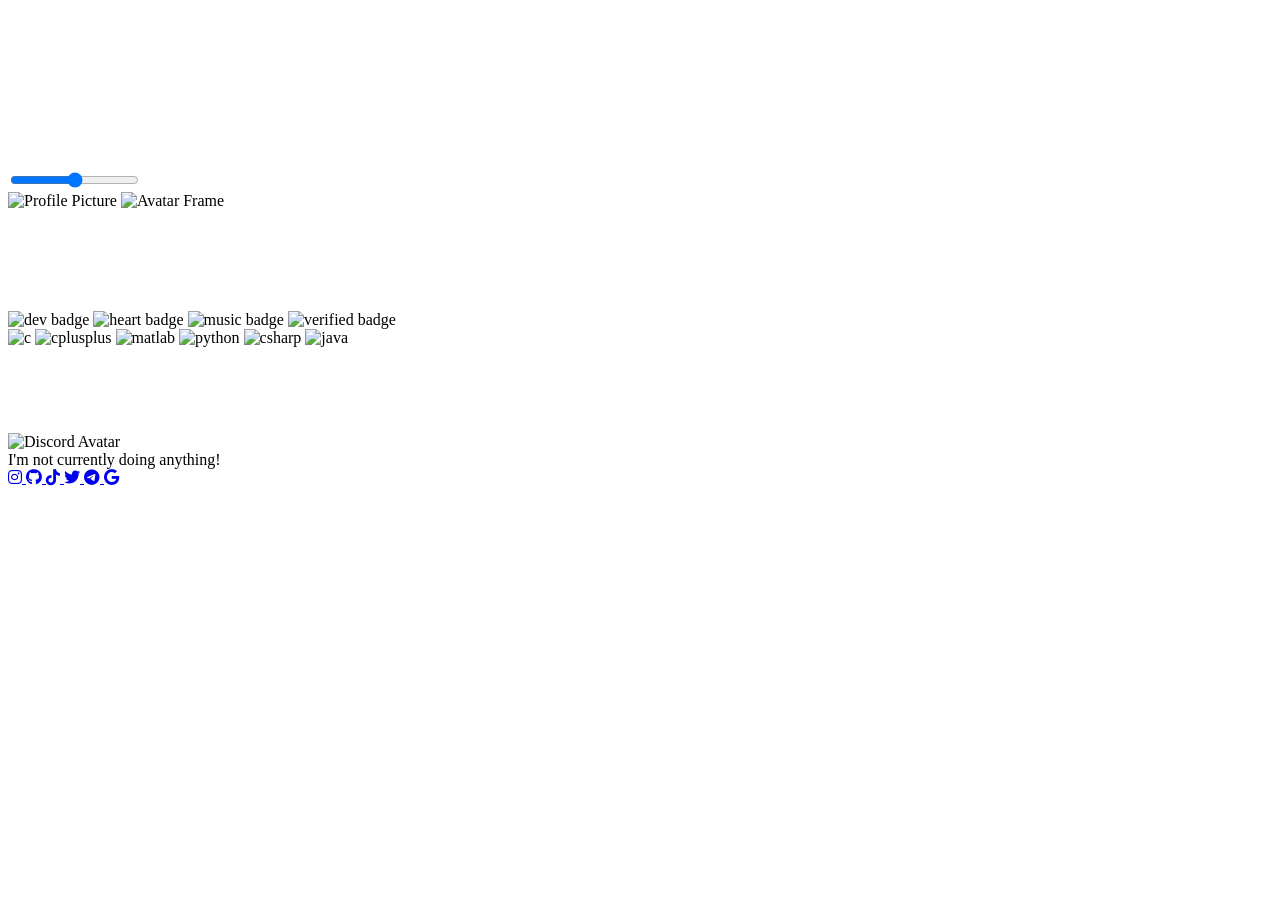
==== index.html @ 88407035 "Update index.html" ====
<!DOCTYPE html>
<html lang="en">
<head>
  <link href="https://fonts.googleapis.com/css2?family=Comic+Neue&display=swap" rel="stylesheet">
  <meta charset="UTF-8">
  <meta name="viewport" content="width=device-width, initial-scale=1.0, maximum-scale=1.0, user-scalable=no">
  <title></title>
  <link rel="stylesheet" type="text/css" href="styles.css"> 
  <link rel="stylesheet" href="https://cdnjs.cloudflare.com/ajax/libs/font-awesome/6.5.0/css/all.min.css"/>
  <link rel="icon" type="image/x-icon" href="./assets/favico/default.ico">
  <link rel="preconnect" href="https://fonts.googleapis.com">
  <link rel="preconnect" href="https://fonts.gstatic.com" crossorigin>
  <link href="https://fonts.googleapis.com/css2?family=Inter:wght@300;400;600;700&display=swap" rel="stylesheet">
  <script src="https://cdn.jsdelivr.net/npm/vanilla-tilt@1.7.2/dist/vanilla-tilt.min.js"></script>
  <link rel="stylesheet" href="./assets/css/tilt-effect.css">
</head>


  <div id="terminal">
    <div id="terminal-header">
      <div id="terminal-buttons">

        <div class="terminal-button" id="close-button"></div>
        <div class="terminal-button" id="minimize-button"></div>
        <div class="terminal-button" id="maximize-button"></div>
      </div>
    </div>
    <div id="terminal-content">
      <p id="terminal-text"></p>
    </div>
  </div>

  <div id="video-background">
    <video autoplay muted loop id="myVideo">
      <source src="./assets/back/default.mp4" type="video/mp4">
      Your browser does not support HTML5 video.
    </video>

    <div id="audio-background">
      <div id="music-controls">
        <input type="range" id="volume-slider" min="0" max="100" value="50">
        <div id="progress-container">
          <div id="progress-bar"></div>
        </div>
      </div>
    </div>

    </div>
    <div id="video-overlay"></div>
    <div id="blurred-box" class="tilt-element">
      <img id="profile-picture" src="./assets/pfp/default.png" alt="Profile Picture">
      <img id="avatar-frame" src="" alt="Avatar Frame">
      <p id="username-container" style="color: white; font-weight: bold; font-size: 32px;">
        <span id="username">Deadlonely</span>
        <span id="typing-cursor">|</span>
      </p>
      <div class="badges-container">
        <img src="./assets/badge/developer.png" alt="dev badge">
        <img src="./assets/badge/love.png" alt="heart badge">
        <img src="./assets/badge/music.png" alt="music badge">
        <img src="./assets/badge/verified.png" alt="verified badge">
      </div>
      <div class="lang-container">
        <img src="./assets/logo/c.png" alt="c">
        <img src="./assets/logo/cplusplus.png" alt="cplusplus">
        <img src="./assets/logo/matlab.png" alt="matlab">
        <img src="./assets/logo/python.png" alt="python">
        <img src="./assets/logo/csharp.png" alt="csharp">
        <img src="./assets/logo/java.png" alt="java">
      </div>

      <div class="user-description">
        <p id="user-description" style="color: white;">
          Hi everyone, I’m Deadlonely <br>I have a deep interest in exploring Internet of Things<br>I’m eager to connect with others and keep learning from new experiences
        </p>
      </div>

      <div class="discord-widget">
        <div class="discord-content">
          <div class="discord-icon">
            <img id="discord-avatar" src="" alt="Discord Avatar" draggable="false" loading="lazy">
          </div>
          <div class="discord-meta">
            <b id="discord-username"></b>
            <div>
              <span id="discord-status-dot"></span>
              <span id="discord-status-text"></span>
            </div>
          </div>
        </div>
        <div class="discord-activity">
          <div id="discord-activity-info">
            <div id="discord-album-art"></div>
            <div class="discord-activity-content">
              <div id="discord-activity-name"></div>
              <div id="discord-activity-details"></div>
              <div id="discord-activity-state"></div>
            </div>
          </div>
          <div id="discord-no-activity">I'm not currently doing anything!</div>
        </div>
      </div>

      <div class="links"> 
        <a href="https://www.instagram.com/hdeniskha" target="_blank">
          <i class="fa-brands fa-instagram"></i>
        </a>
        <a href="https://github.com/deadlonely" target="_blank">
          <i class="fa-brands fa-github"></i>
        </a> 
        <a href="https://www.tiktok.com/@hdeniskha" target="_blank">
          <i class="fa-brands fa-tiktok"></i>
        </a> 
        <a href="https://x.com/deadlonelyy" target="_blank">
          <i class="fa-brands fa-twitter"></i>
        </a>
        <a href="https://t.me/ddeadlonely" target="_blank">
          <i class="fa-brands fa-telegram"></i>
        </a>
        <a href="mailto:kosmoszodiak@gmail.com" target="_blank">
          <i class="fa-brands fa-google mail"></i>
        </a>
      </div>

      <!-- Contact form removed -->
    </div>
  </div>
  
  <script src="./assets/js/lanyard.js"></script>
  <script src="./assets/js/discord.js"></script>
  <script src="./assets/js/script.js"></script>
  <script src="./assets/js/title.js"></script>
  <script src="./assets/js/username-animation.js"></script>
  <script src="./assets/js/tilt-effect.js"></script>
  <script src="./assets/js/audio-visualizer.js"></script>
  <script src="./assets/js/neko.js"></script>
  <script src="./assets/js/neko-init.js"></script>
  <script src="./assets/js/music.js"></script>
</body>
</html>
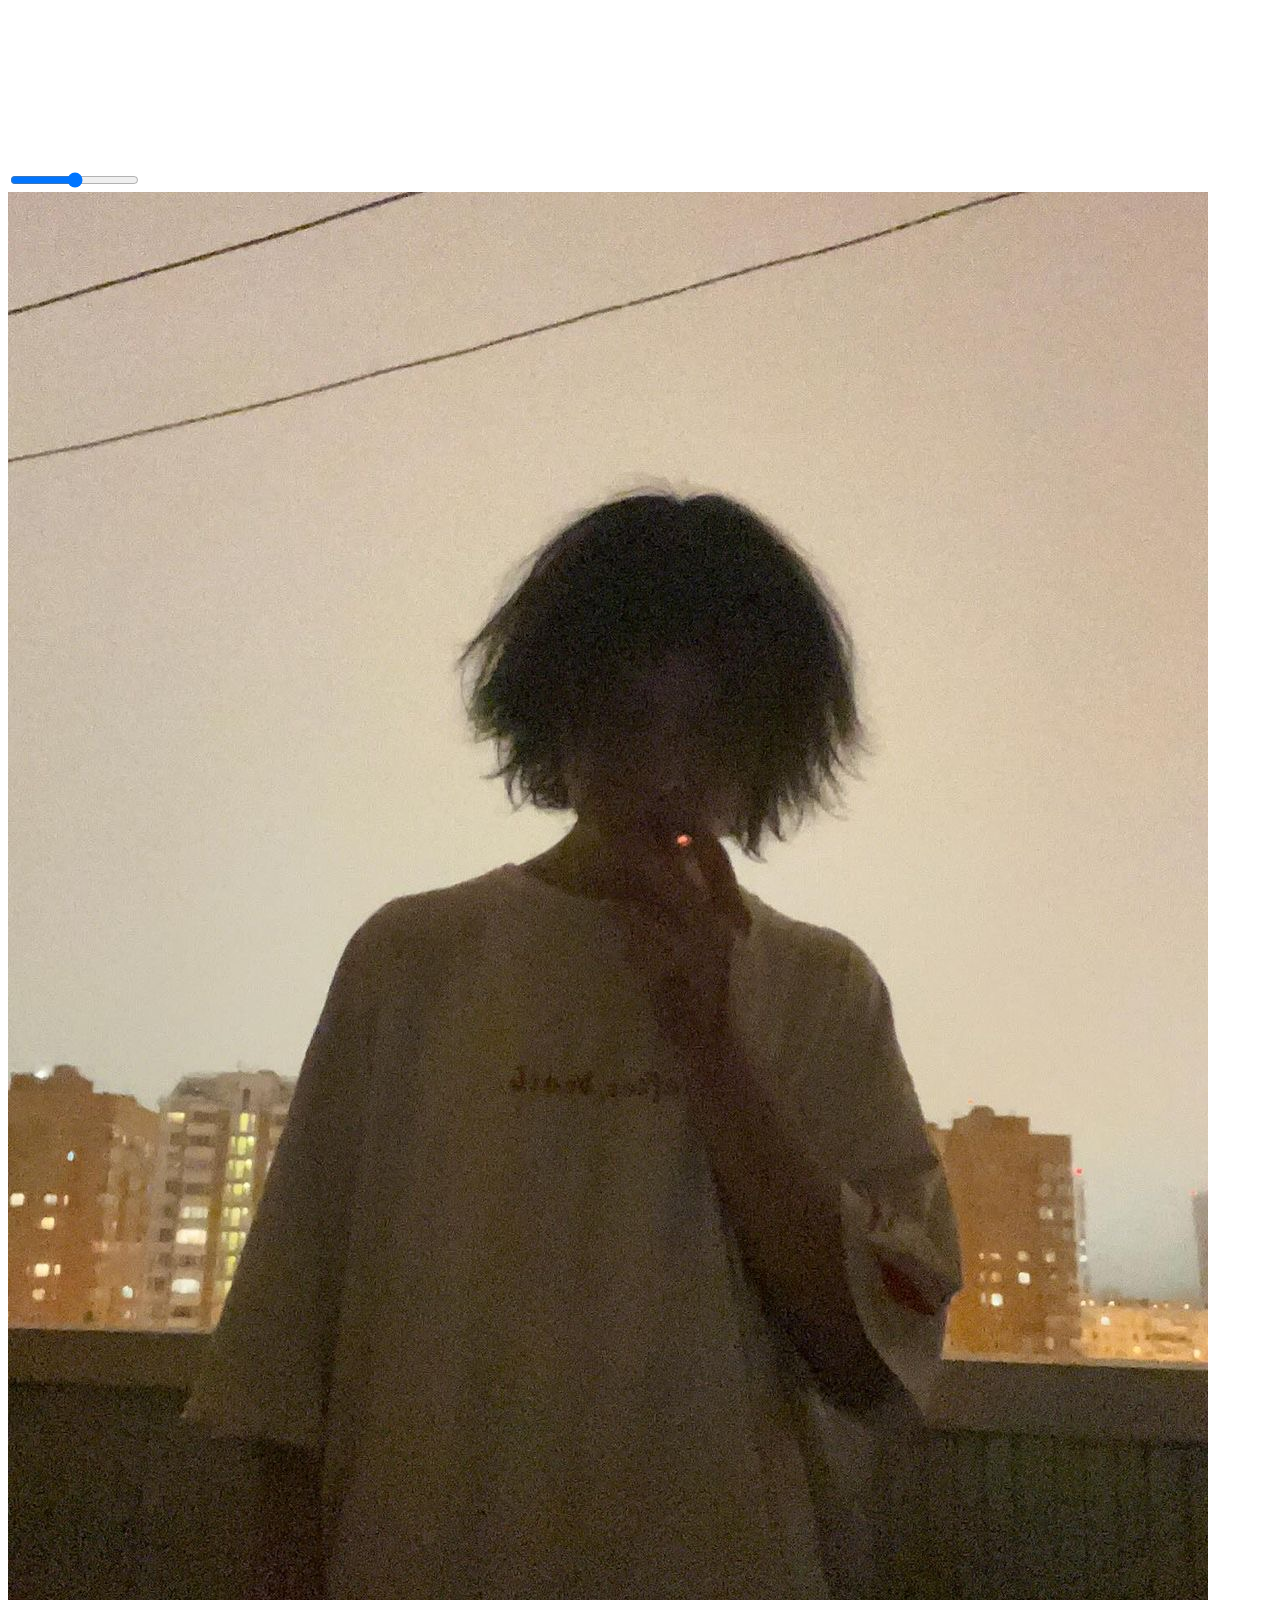
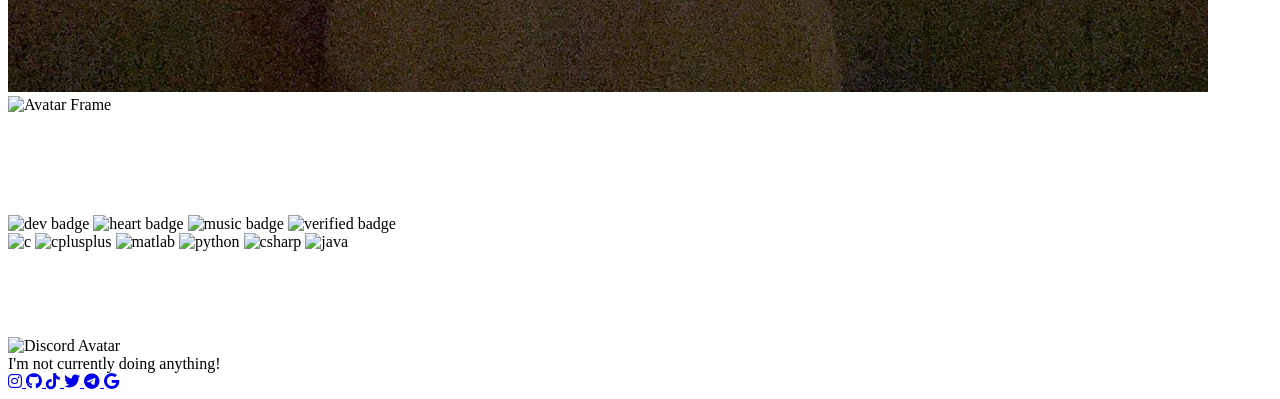
==== commit e4a9816f: "Update index.html" ====
--- a/index.html
+++ b/index.html
@@ -51,7 +51,7 @@
       <img id="profile-picture" src="./assets/pfp/default.png" alt="Profile Picture">
       <img id="avatar-frame" src="" alt="Avatar Frame">
       <p id="username-container" style="color: white; font-weight: bold; font-size: 32px;">
-        <span id="username">Deadlonely</span>
+        <span id="username">KernelDev</span>
         <span id="typing-cursor">|</span>
       </p>
       <div class="badges-container">
@@ -71,7 +71,7 @@
 
       <div class="user-description">
         <p id="user-description" style="color: white;">
-          Hi everyone, I’m Deadlonely <br>I have a deep interest in exploring Internet of Things<br>I’m eager to connect with others and keep learning from new experiences
+          Hi everyone, I’m KernelDev <br>I have a deep interest in exploring Internet of Things<br>I’m eager to connect with others and keep learning from new experiences
         </p>
       </div>
 
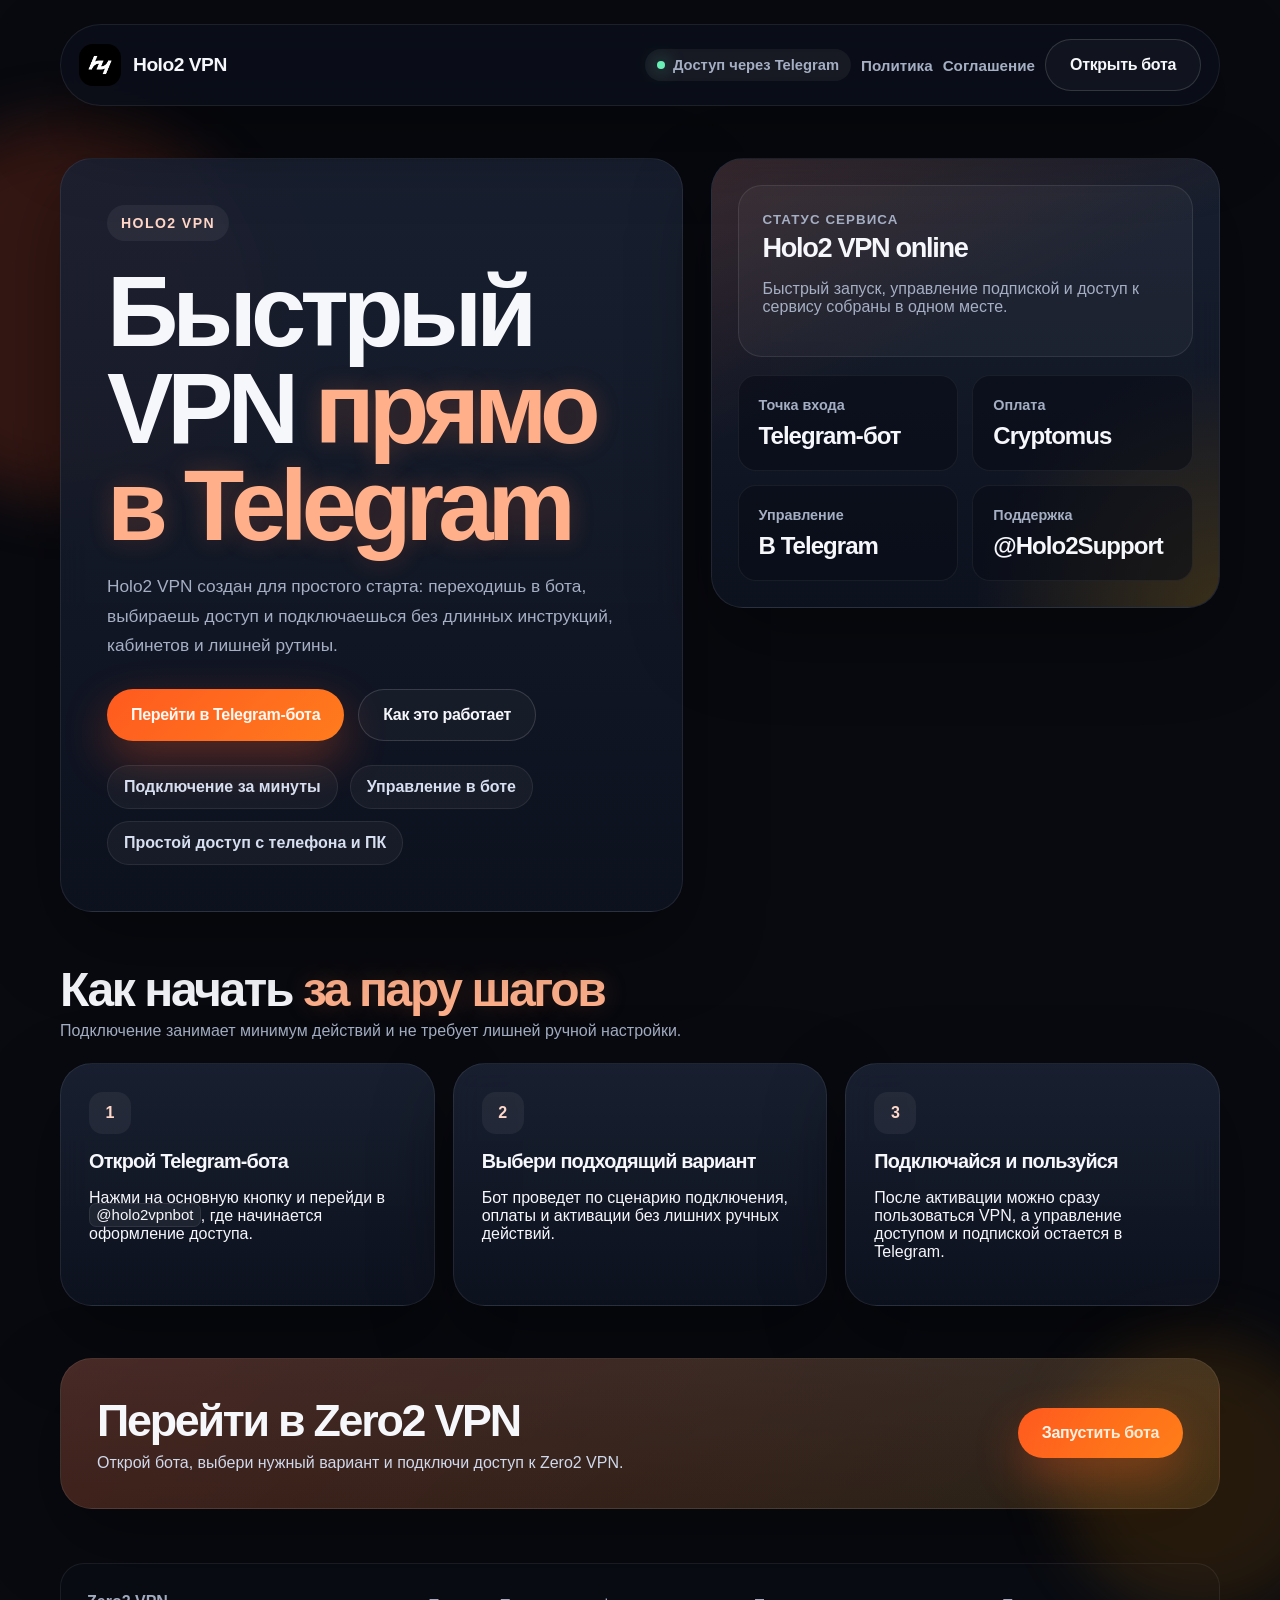
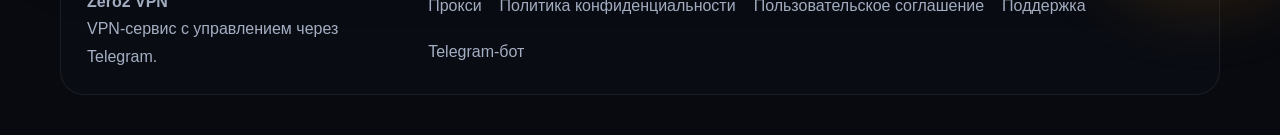
==== commit 2878b049: "update all" ====
--- a/index.html
+++ b/index.html
@@ -1,140 +1,200 @@
-<!DOCTYPE html>
-<html lang="en">
-<head>
-  <link href="https://fonts.googleapis.com/css2?family=Comic+Neue&display=swap" rel="stylesheet">
-  <meta charset="UTF-8">
-  <meta name="viewport" content="width=device-width, initial-scale=1.0, maximum-scale=1.0, user-scalable=no">
-  <title></title>
-  <link rel="stylesheet" type="text/css" href="styles.css"> 
-  <link rel="stylesheet" href="https://cdnjs.cloudflare.com/ajax/libs/font-awesome/6.5.0/css/all.min.css"/>
-  <link rel="icon" type="image/x-icon" href="./assets/favico/default.ico">
-  <link rel="preconnect" href="https://fonts.googleapis.com">
-  <link rel="preconnect" href="https://fonts.gstatic.com" crossorigin>
-  <link href="https://fonts.googleapis.com/css2?family=Inter:wght@300;400;600;700&display=swap" rel="stylesheet">
-  <script src="https://cdn.jsdelivr.net/npm/vanilla-tilt@1.7.2/dist/vanilla-tilt.min.js"></script>
-  <link rel="stylesheet" href="./assets/css/tilt-effect.css">
-</head>
-
-
-  <div id="terminal">
-    <div id="terminal-header">
-      <div id="terminal-buttons">
-
-        <div class="terminal-button" id="close-button"></div>
-        <div class="terminal-button" id="minimize-button"></div>
-        <div class="terminal-button" id="maximize-button"></div>
-      </div>
+﻿<!doctype html>
+<html lang="ru">
+  <head>
+    <meta charset="UTF-8">
+    <meta name="viewport" content="width=device-width, initial-scale=1.0, viewport-fit=cover">
+    <title>Holo2 VPN</title>
+    <meta name="description" content="Holo2 VPN — быстрый доступ к VPN через Telegram-бота. Подключение за пару минут без лишних действий.">
+    <meta property="og:title" content="Holo2 VPN">
+    <meta property="og:description" content="Быстрый и удобный VPN с запуском через Telegram-бота.">
+    <meta property="og:type" content="website">
+    <link rel="preconnect" href="https://fonts.googleapis.com">
+    <link rel="preconnect" href="https://fonts.gstatic.com" crossorigin="">
+    <link href="css2?family=Manrope:wght@500;700;800&display=swap" rel="stylesheet">
+    <link rel="icon" href="logo.png">
+    <link rel="stylesheet" href="styles.css">
+  </head>
+  <body>
+    <div class="page-shell">
+      <header class="site-header">
+        <div class="container">
+          <div class="header-bar">
+            <a class="brand" href="index.htm" data-local-href="index.html" aria-label="Holo2 VPN">
+              <img src="logo.png" data-local-src="logo.png" alt="Логотип Holo2 VPN">
+              <span class="brand-name">Holo2 VPN</span>
+            </a>
+            <div class="desktop-nav">
+              <span class="brand-badge"><span class="brand-dot"></span> Доступ через Telegram</span>
+              <a class="nav-link" href="privacy.html" data-local-href="privacy.html">Политика</a>
+              <a class="nav-link" href="terms.html" data-local-href="terms.html">Соглашение</a>
+              <a class="button-secondary" href="https://t.me/holo2vpnbot" target="_blank" rel="noreferrer">
+                Открыть бота
+              </a>
+            </div>
+            <details class="menu">
+              <summary class="menu-toggle" aria-label="Открыть меню">
+                <span class="menu-icon"><span></span></span>
+              </summary>
+              <nav class="menu-panel" aria-label="Основное меню">
+                <a class="menu-link" href="index.htm" data-local-href="index.html">Главная</a>
+                <a class="menu-link" href="proxy.html" data-local-href="proxy.html">Прокси для Telegram</a>
+                <a class="menu-link" href="privacy.html" data-local-href="privacy.html">Политика конфиденциальности</a>
+                <a class="menu-link" href="terms.html" data-local-href="terms.html">Пользовательское соглашение</a>
+                <a class="button-secondary" href="https://t.me/holo2vpnbot" target="_blank" rel="noreferrer">
+                  Открыть бота
+                </a>
+              </nav>
+            </details>
+          </div>
+        </div>
+      </header>
+
+      <main>
+        <section class="hero">
+          <div class="container">
+            <div class="hero-grid">
+              <article class="panel hero-copy">
+                <span class="eyebrow">Holo2 VPN</span>
+                <h1>
+                  Быстрый VPN
+                  <span class="accent">прямо в Telegram</span>
+                </h1>
+                <p class="hero-text">
+                  Holo2 VPN создан для простого старта: переходишь в бота, выбираешь
+                  доступ и подключаешься без длинных инструкций, кабинетов и лишней
+                  рутины.
+                </p>
+                <div class="hero-actions">
+                  <a class="button" href="https://t.me/holo2vpnbot" target="_blank" rel="noreferrer">
+                    Перейти в Telegram-бота
+                  </a>
+                  <a class="button-secondary" href="#how-it-works">Как это работает</a>
+                </div>
+                <div class="hero-tags" aria-label="Преимущества">
+                  <span>Подключение за минуты</span>
+                  <span>Управление в боте</span>
+                  <span>Простой доступ с телефона и ПК</span>
+                </div>
+              </article>
+
+              <aside class="panel hero-side" aria-label="Статус сервиса">
+                <div class="status-card">
+                  <small>Статус сервиса</small>
+                  <strong>Holo2 VPN online</strong>
+                  <p class="muted">
+                    Быстрый запуск, управление подпиской и доступ к сервису собраны
+                    в одном месте.
+                  </p>
+                </div>
+                <div class="metric-grid">
+                  <div class="metric">
+                    <span class="label">Точка входа</span>
+                    <span class="value">Telegram-бот</span>
+                  </div>
+                  <div class="metric">
+                    <span class="label">Оплата</span>
+                    <span class="value">Cryptomus</span>
+                  </div>
+                  <div class="metric">
+                    <span class="label">Управление</span>
+                    <span class="value">В Telegram</span>
+                  </div>
+                  <div class="metric">
+                    <span class="label">Поддержка</span>
+                    <span class="value">@Holo2Support</span>
+                  </div>
+                </div>
+              </aside>
+            </div>
+          </div>
+        </section>
+
+        <section class="section" id="how-it-works">
+          <div class="container">
+            <div class="section-head">
+              <div>
+                <h2 class="section-title">
+                  Как начать <span class="accent">за пару шагов</span>
+                </h2>
+                <p class="lead">
+                  Подключение занимает минимум действий и не требует лишней ручной настройки.
+                </p>
+              </div>
+            </div>
+            <div class="steps-grid">
+              <article class="panel step-card">
+                <span class="step-index">1</span>
+                <h3>Открой Telegram-бота</h3>
+                <p>
+                  Нажми на основную кнопку и перейди в <code>@holo2vpnbot</code>, где начинается
+                  оформление доступа.
+                </p>
+              </article>
+              <article class="panel step-card">
+                <span class="step-index">2</span>
+                <h3>Выбери подходящий вариант</h3>
+                <p>
+                  Бот проведет по сценарию подключения, оплаты и активации без лишних
+                  ручных действий.
+                </p>
+              </article>
+              <article class="panel step-card">
+                <span class="step-index">3</span>
+                <h3>Подключайся и пользуйся</h3>
+                <p>
+                  После активации можно сразу пользоваться VPN, а управление доступом
+                  и подпиской остается в Telegram.
+                </p>
+              </article>
+            </div>
+          </div>
+        </section>
+
+        <section class="section">
+          <div class="container">
+            <div class="panel cta-block">
+              <div>
+                <h2>Перейти в Zero2 VPN</h2>
+                <p>
+                  Открой бота, выбери нужный вариант и подключи доступ к Zero2 VPN.
+                </p>
+              </div>
+              <a class="button" href="https://t.me/holo2vpnbot" target="_blank" rel="noreferrer">
+                Запустить бота
+              </a>
+            </div>
+          </div>
+        </section>
+      </main>
+
+      <footer class="site-footer">
+        <div class="container">
+          <div class="footer-bar">
+            <div>
+              <strong>Zero2 VPN</strong>
+              <div class="muted">VPN-сервис с управлением через Telegram.</div>
+            </div>
+            <nav class="footer-links" aria-label="Ссылки в подвале">
+              <a href="proxy.html" data-local-href="proxy.html">Прокси</a>
+              <a href="privacy.html" data-local-href="privacy.html">Политика конфиденциальности</a>
+              <a href="terms.html" data-local-href="terms.html">Пользовательское соглашение</a>
+              <a href="https://t.me/Holo2Support" target="_blank" rel="noreferrer">Поддержка</a>
+              <a href="https://t.me/holo2vpnbot" target="_blank" rel="noreferrer">Telegram-бот</a>
+            </nav>
+          </div>
+        </div>
+      </footer>
     </div>
-    <div id="terminal-content">
-      <p id="terminal-text"></p>
-    </div>
-  </div>
-
-  <div id="video-background">
-    <video autoplay muted loop id="myVideo">
-      <source src="./assets/back/default.mp4" type="video/mp4">
-      Your browser does not support HTML5 video.
-    </video>
-
-    <div id="audio-background">
-      <div id="music-controls">
-        <input type="range" id="volume-slider" min="0" max="100" value="50">
-        <div id="progress-container">
-          <div id="progress-bar"></div>
-        </div>
-      </div>
-    </div>
-
-    </div>
-    <div id="video-overlay"></div>
-    <div id="blurred-box" class="tilt-element">
-      <img id="profile-picture" src="./assets/pfp/default.png" alt="Profile Picture">
-      <img id="avatar-frame" src="" alt="Avatar Frame">
-      <p id="username-container" style="color: white; font-weight: bold; font-size: 32px;">
-        <span id="username">KernelDev</span>
-        <span id="typing-cursor">|</span>
-      </p>
-      <div class="badges-container">
-        <img src="./assets/badge/developer.png" alt="dev badge">
-        <img src="./assets/badge/love.png" alt="heart badge">
-        <img src="./assets/badge/music.png" alt="music badge">
-        <img src="./assets/badge/verified.png" alt="verified badge">
-      </div>
-      <div class="lang-container">
-        <img src="./assets/logo/c.png" alt="c">
-        <img src="./assets/logo/cplusplus.png" alt="cplusplus">
-        <img src="./assets/logo/matlab.png" alt="matlab">
-        <img src="./assets/logo/python.png" alt="python">
-        <img src="./assets/logo/csharp.png" alt="csharp">
-        <img src="./assets/logo/java.png" alt="java">
-      </div>
-
-      <div class="user-description">
-        <p id="user-description" style="color: white;">
-          Hi everyone, I’m KernelDev <br>I have a deep interest in exploring Internet of Things<br>I’m eager to connect with others and keep learning from new experiences
-        </p>
-      </div>
-
-      <div class="discord-widget">
-        <div class="discord-content">
-          <div class="discord-icon">
-            <img id="discord-avatar" src="" alt="Discord Avatar" draggable="false" loading="lazy">
-          </div>
-          <div class="discord-meta">
-            <b id="discord-username"></b>
-            <div>
-              <span id="discord-status-dot"></span>
-              <span id="discord-status-text"></span>
-            </div>
-          </div>
-        </div>
-        <div class="discord-activity">
-          <div id="discord-activity-info">
-            <div id="discord-album-art"></div>
-            <div class="discord-activity-content">
-              <div id="discord-activity-name"></div>
-              <div id="discord-activity-details"></div>
-              <div id="discord-activity-state"></div>
-            </div>
-          </div>
-          <div id="discord-no-activity">I'm not currently doing anything!</div>
-        </div>
-      </div>
-
-      <div class="links"> 
-        <a href="https://www.instagram.com/hdeniskha" target="_blank">
-          <i class="fa-brands fa-instagram"></i>
-        </a>
-        <a href="https://github.com/deadlonely" target="_blank">
-          <i class="fa-brands fa-github"></i>
-        </a> 
-        <a href="https://www.tiktok.com/@hdeniskha" target="_blank">
-          <i class="fa-brands fa-tiktok"></i>
-        </a> 
-        <a href="https://x.com/deadlonelyy" target="_blank">
-          <i class="fa-brands fa-twitter"></i>
-        </a>
-        <a href="https://t.me/ddeadlonely" target="_blank">
-          <i class="fa-brands fa-telegram"></i>
-        </a>
-        <a href="mailto:kosmoszodiak@gmail.com" target="_blank">
-          <i class="fa-brands fa-google mail"></i>
-        </a>
-      </div>
-
-      <!-- Contact form removed -->
-    </div>
-  </div>
-  
-  <script src="./assets/js/lanyard.js"></script>
-  <script src="./assets/js/discord.js"></script>
-  <script src="./assets/js/script.js"></script>
-  <script src="./assets/js/title.js"></script>
-  <script src="./assets/js/username-animation.js"></script>
-  <script src="./assets/js/tilt-effect.js"></script>
-  <script src="./assets/js/audio-visualizer.js"></script>
-  <script src="./assets/js/neko.js"></script>
-  <script src="./assets/js/neko-init.js"></script>
-  <script src="./assets/js/music.js"></script>
-</body>
+    <script>
+      (function () {
+        if (location.protocol !== "file:") return;
+        document.querySelectorAll("[data-local-href]").forEach(function (node) {
+          node.setAttribute("href", node.getAttribute("data-local-href"));
+        });
+        document.querySelectorAll("[data-local-src]").forEach(function (node) {
+          node.setAttribute("src", node.getAttribute("data-local-src"));
+        });
+      })();
+    </script>
+  </body>
 </html>
--- a/styles.css
+++ b/styles.css
@@ -0,0 +1,1246 @@
+:root {
+  --bg: #090b12;
+  --bg-soft: #111524;
+  --panel: rgba(18, 24, 39, 0.78);
+  --panel-strong: rgba(24, 31, 49, 0.92);
+  --line: rgba(255, 255, 255, 0.08);
+  --line-strong: rgba(255, 255, 255, 0.14);
+  --text: #f6f7fb;
+  --muted: #a5afc3;
+  --accent: #ff5a1f;
+  --accent-strong: #ff7b1d;
+  --accent-soft: rgba(255, 113, 47, 0.18);
+  --accent-glow: rgba(255, 91, 31, 0.32);
+  --success: #69f0b7;
+  --shadow: 0 30px 80px rgba(0, 0, 0, 0.38);
+  --radius-xl: 32px;
+  --radius-lg: 24px;
+  --radius-md: 18px;
+  --radius-sm: 14px;
+  --container: 1160px;
+}
+
+*,
+*::before,
+*::after {
+  box-sizing: border-box;
+}
+
+html {
+  scroll-behavior: smooth;
+  min-width: 320px;
+  min-height: 100%;
+  background-color: #080a10;
+  background:
+    radial-gradient(circle at 20% -18%, rgba(255, 97, 34, 0.28), transparent 36%),
+    radial-gradient(circle at 88% -8%, rgba(255, 157, 0, 0.16), transparent 30%),
+    linear-gradient(180deg, #0b0d14 0%, #080a10 48%, #080a10 100%);
+}
+
+body {
+  margin: 0;
+  min-width: 320px;
+  min-height: 100vh;
+  font-family: "Manrope", "Segoe UI", sans-serif;
+  color: var(--text);
+  background-color: #080a10;
+}
+
+/* Фиксированный фон закрывает белый canvas браузера на desktop и iOS. */
+body::before {
+  content: "";
+  position: fixed;
+  inset: -96px 0;
+  z-index: -2;
+  pointer-events: none;
+  background-color: #080a10;
+  background:
+    radial-gradient(circle at 20% 0%, rgba(255, 97, 34, 0.26), transparent 34%),
+    radial-gradient(circle at 88% 8%, rgba(255, 157, 0, 0.14), transparent 28%),
+    linear-gradient(180deg, #0b0d14 0%, #080a10 100%);
+}
+
+/* Сетка осталась отдельным слоем, чтобы не ломать основной фон. */
+body::after {
+  content: "";
+  position: fixed;
+  inset: 0;
+  z-index: -1;
+  pointer-events: none;
+  background-image:
+    linear-gradient(rgba(255, 255, 255, 0.04) 1px, transparent 1px),
+    linear-gradient(90deg, rgba(255, 255, 255, 0.04) 1px, transparent 1px);
+  background-size: 52px 52px;
+  mask-image: linear-gradient(180deg, rgba(0, 0, 0, 0.9), transparent 92%);
+  opacity: 0.45;
+}
+
+a {
+  color: inherit;
+  text-decoration: none;
+}
+
+code {
+  padding: 0.16em 0.42em;
+  border-radius: 0.45rem;
+  background: rgba(255, 255, 255, 0.06);
+  border: 1px solid rgba(255, 255, 255, 0.08);
+  font-family: "Manrope", "Segoe UI", sans-serif;
+  font-size: 0.94em;
+}
+
+img {
+  max-width: 100%;
+  display: block;
+}
+
+.page-shell {
+  position: relative;
+  z-index: 0;
+  min-height: 100vh;
+  background: transparent;
+  overflow-x: hidden;
+}
+
+.page-shell::before,
+.page-shell::after {
+  content: "";
+  position: absolute;
+  border-radius: 999px;
+  filter: blur(30px);
+  pointer-events: none;
+}
+
+.page-shell::before {
+  width: 380px;
+  height: 380px;
+  top: 120px;
+  left: -120px;
+  background: rgba(255, 87, 34, 0.18);
+}
+
+.page-shell::after {
+  width: 280px;
+  height: 280px;
+  right: -60px;
+  bottom: 120px;
+  background: rgba(255, 145, 0, 0.12);
+}
+
+.container {
+  width: min(calc(100% - 32px), var(--container));
+  margin: 0 auto;
+}
+
+.site-header {
+  padding: 24px 0 18px;
+  position: relative;
+  z-index: 40;
+}
+
+.header-bar {
+  display: flex;
+  align-items: center;
+  justify-content: space-between;
+  gap: 20px;
+  padding: 14px 18px;
+  background: rgba(12, 16, 27, 0.72);
+  border: 1px solid var(--line);
+  border-radius: 999px;
+  backdrop-filter: blur(16px);
+  box-shadow: var(--shadow);
+}
+
+.brand {
+  display: inline-flex;
+  align-items: center;
+  gap: 12px;
+  font-weight: 800;
+  letter-spacing: -0.03em;
+}
+
+.brand img {
+  width: 42px;
+  height: 42px;
+  border-radius: 14px;
+}
+
+.brand-name {
+  font-size: 1.2rem;
+}
+
+.brand-dot {
+  width: 8px;
+  height: 8px;
+  border-radius: 50%;
+  background: var(--success);
+  box-shadow: 0 0 18px rgba(105, 240, 183, 0.8);
+}
+
+.desktop-nav {
+  display: flex;
+  align-items: center;
+  gap: 10px;
+  min-width: 0;
+  flex-wrap: wrap;
+  justify-content: flex-end;
+}
+
+.brand-badge {
+  display: inline-flex;
+  align-items: center;
+  gap: 8px;
+  padding: 8px 12px;
+  border-radius: 999px;
+  background: rgba(255, 255, 255, 0.05);
+  color: var(--muted);
+  font-size: 0.92rem;
+  font-weight: 700;
+}
+
+.nav-link {
+  color: var(--muted);
+  font-weight: 700;
+  font-size: 0.95rem;
+}
+
+.nav-link:hover,
+.nav-link:focus-visible {
+  color: var(--text);
+}
+
+.menu {
+  position: relative;
+  display: none;
+}
+
+.menu-toggle {
+  list-style: none;
+  display: inline-flex;
+  align-items: center;
+  justify-content: center;
+  width: 52px;
+  height: 52px;
+  border-radius: 16px;
+  border: 1px solid var(--line-strong);
+  background: rgba(255, 255, 255, 0.04);
+  cursor: pointer;
+}
+
+.menu-toggle::-webkit-details-marker {
+  display: none;
+}
+
+.menu-toggle:hover,
+.menu-toggle:focus-visible {
+  background: rgba(255, 255, 255, 0.08);
+}
+
+.menu-icon {
+  position: relative;
+  width: 20px;
+  height: 14px;
+}
+
+.menu-icon::before,
+.menu-icon::after,
+.menu-icon span {
+  content: "";
+  position: absolute;
+  left: 0;
+  width: 20px;
+  height: 2px;
+  border-radius: 999px;
+  background: var(--text);
+  transition:
+    transform 180ms ease,
+    opacity 180ms ease;
+}
+
+.menu-icon::before {
+  top: 0;
+}
+
+.menu-icon span {
+  top: 6px;
+}
+
+.menu-icon::after {
+  top: 12px;
+}
+
+.menu[open] .menu-icon::before {
+  transform: translateY(6px) rotate(45deg);
+}
+
+.menu[open] .menu-icon span {
+  opacity: 0;
+}
+
+.menu[open] .menu-icon::after {
+  transform: translateY(-6px) rotate(-45deg);
+}
+
+.menu-panel {
+  position: absolute;
+  top: calc(100% + 12px);
+  right: 0;
+  width: min(280px, calc(100vw - 32px));
+  padding: 14px;
+  display: grid;
+  gap: 10px;
+  background: rgba(12, 16, 27, 0.96);
+  border: 1px solid var(--line);
+  border-radius: 22px;
+  box-shadow: var(--shadow);
+  backdrop-filter: blur(20px);
+  z-index: 80;
+}
+
+.menu-link {
+  display: flex;
+  align-items: center;
+  justify-content: space-between;
+  gap: 12px;
+  min-height: 46px;
+  padding: 0 14px;
+  border-radius: 14px;
+  color: var(--muted);
+  font-weight: 700;
+  background: rgba(255, 255, 255, 0.03);
+  border: 1px solid rgba(255, 255, 255, 0.06);
+}
+
+.menu-link:hover,
+.menu-link:focus-visible {
+  color: var(--text);
+  background-color: #080a10;
+  background: rgba(255, 255, 255, 0.06);
+}
+
+.menu-link,
+.button,
+.button-secondary {
+  transition:
+    transform 180ms ease,
+    background-color 180ms ease,
+    border-color 180ms ease,
+    color 180ms ease,
+    box-shadow 180ms ease;
+}
+
+.button,
+.button-secondary {
+  display: inline-flex;
+  align-items: center;
+  justify-content: center;
+  gap: 10px;
+  border-radius: 999px;
+  padding: 16px 24px;
+  font-weight: 800;
+  letter-spacing: -0.02em;
+}
+
+.button {
+  background: linear-gradient(135deg, var(--accent) 0%, var(--accent-strong) 100%);
+  color: #fff8f3;
+  box-shadow: 0 18px 45px rgba(255, 87, 34, 0.32);
+}
+
+.button:hover,
+.button:focus-visible,
+.button-secondary:hover,
+.button-secondary:focus-visible {
+  transform: translateY(-1px);
+}
+
+.button-secondary {
+  border: 1px solid var(--line-strong);
+  background: rgba(255, 255, 255, 0.03);
+  color: var(--text);
+}
+
+.hero {
+  padding: 34px 0 24px;
+}
+
+.hero-grid {
+  display: grid;
+  grid-template-columns: minmax(0, 1.1fr) minmax(320px, 0.9fr);
+  gap: 28px;
+  align-items: start;
+}
+
+.panel {
+  position: relative;
+  background: linear-gradient(180deg, rgba(27, 34, 52, 0.88), rgba(14, 19, 32, 0.92));
+  border: 1px solid var(--line);
+  border-radius: var(--radius-xl);
+  box-shadow: var(--shadow);
+  backdrop-filter: blur(16px);
+}
+
+.hero-copy {
+  padding: 46px;
+}
+
+.eyebrow {
+  display: inline-flex;
+  align-items: center;
+  gap: 10px;
+  padding: 10px 14px;
+  border-radius: 999px;
+  background: rgba(255, 255, 255, 0.06);
+  color: #ffd6c7;
+  font-size: 0.88rem;
+  font-weight: 800;
+  text-transform: uppercase;
+  letter-spacing: 0.1em;
+}
+
+.hero h1,
+.legal-hero h1 {
+  margin: 22px 0 16px;
+  font-size: clamp(3.1rem, 8vw, 6.2rem);
+  line-height: 0.98;
+  letter-spacing: -0.06em;
+  word-break: normal;
+  overflow-wrap: normal;
+}
+
+.hero h1 .accent,
+.legal-hero h1 .accent,
+.section-title .accent {
+  color: #ffb08b;
+  text-shadow: 0 0 24px rgba(255, 118, 63, 0.22);
+}
+
+.hero-text,
+.lead,
+.legal-hero p,
+.card p,
+.legal-content p,
+.legal-content li,
+.site-footer {
+  color: var(--muted);
+  line-height: 1.72;
+}
+
+.hero-text {
+  max-width: 44rem;
+  font-size: 1.08rem;
+}
+
+.legal-hero p,
+.legal-content p,
+.legal-content li {
+  word-break: normal;
+  overflow-wrap: break-word;
+}
+
+.hero-actions {
+  display: flex;
+  flex-wrap: wrap;
+  gap: 14px;
+  margin-top: 28px;
+}
+
+.hero-tags {
+  display: flex;
+  flex-wrap: wrap;
+  gap: 12px;
+  margin-top: 24px;
+}
+
+.hero-tags span {
+  padding: 12px 16px;
+  border-radius: 999px;
+  border: 1px solid var(--line);
+  background: rgba(255, 255, 255, 0.04);
+  color: #d7deef;
+  font-weight: 700;
+}
+
+.hero-side {
+  padding: 26px;
+  display: flex;
+  flex-direction: column;
+  justify-content: flex-start;
+  gap: 18px;
+  overflow: hidden;
+  align-self: start;
+}
+
+.hero-side::before {
+  content: "";
+  position: absolute;
+  inset: 0;
+  background:
+    linear-gradient(155deg, rgba(255, 114, 49, 0.14), transparent 42%),
+    radial-gradient(circle at bottom right, rgba(255, 174, 0, 0.18), transparent 36%);
+  pointer-events: none;
+}
+
+.status-card {
+  position: relative;
+  padding: 24px;
+  border-radius: var(--radius-lg);
+  background: rgba(255, 255, 255, 0.04);
+  border: 1px solid rgba(255, 255, 255, 0.09);
+}
+
+.status-card strong {
+  display: block;
+  font-size: 1.7rem;
+  letter-spacing: -0.05em;
+  margin-top: 4px;
+}
+
+.status-card small {
+  color: var(--muted);
+  font-weight: 700;
+  text-transform: uppercase;
+  letter-spacing: 0.08em;
+}
+
+.metric-grid {
+  position: relative;
+  display: grid;
+  grid-template-columns: repeat(2, minmax(0, 1fr));
+  gap: 14px;
+}
+
+.metric {
+  padding: 20px;
+  border-radius: var(--radius-md);
+  background: rgba(9, 12, 22, 0.55);
+  border: 1px solid rgba(255, 255, 255, 0.06);
+  min-width: 0;
+}
+
+.metric .value {
+  display: block;
+  margin-top: 8px;
+  font-size: clamp(1.15rem, 3vw, 1.5rem);
+  font-weight: 800;
+  letter-spacing: -0.04em;
+  overflow-wrap: anywhere;
+}
+
+.metric .label {
+  color: var(--muted);
+  font-size: 0.9rem;
+  font-weight: 700;
+}
+
+.section {
+  padding: 26px 0;
+}
+
+.section-head {
+  display: flex;
+  align-items: end;
+  justify-content: space-between;
+  gap: 20px;
+  margin-bottom: 18px;
+}
+
+.section-title {
+  margin: 0;
+  font-size: clamp(2rem, 4vw, 3rem);
+  letter-spacing: -0.05em;
+}
+
+.lead {
+  margin: 0;
+  max-width: 42rem;
+}
+
+.cards-grid {
+  display: grid;
+  grid-template-columns: repeat(3, minmax(0, 1fr));
+  gap: 18px;
+}
+
+.card {
+  padding: 28px;
+}
+
+.card-icon {
+  width: 52px;
+  height: 52px;
+  display: grid;
+  place-items: center;
+  border-radius: 16px;
+  background: linear-gradient(135deg, rgba(255, 104, 49, 0.22), rgba(255, 170, 0, 0.18));
+  border: 1px solid rgba(255, 255, 255, 0.08);
+  font-weight: 900;
+  color: #ffd3bf;
+}
+
+.card h3 {
+  margin: 18px 0 10px;
+  font-size: 1.3rem;
+  letter-spacing: -0.04em;
+}
+
+.steps-grid {
+  display: grid;
+  grid-template-columns: repeat(3, minmax(0, 1fr));
+  gap: 18px;
+}
+
+.step-card {
+  padding: 28px;
+}
+
+.step-index {
+  width: 42px;
+  height: 42px;
+  display: inline-grid;
+  place-items: center;
+  border-radius: 14px;
+  background: rgba(255, 255, 255, 0.06);
+  color: #ffd8ca;
+  font-weight: 900;
+}
+
+.step-card h3 {
+  margin: 16px 0 10px;
+  font-size: 1.24rem;
+  letter-spacing: -0.04em;
+}
+
+.cta-block {
+  padding: 36px;
+  display: flex;
+  align-items: center;
+  justify-content: space-between;
+  gap: 22px;
+  background:
+    linear-gradient(135deg, rgba(255, 96, 32, 0.22), rgba(255, 166, 0, 0.12)),
+    linear-gradient(180deg, rgba(21, 27, 42, 0.94), rgba(11, 16, 27, 0.96));
+}
+
+.cta-block h2 {
+  margin: 0 0 8px;
+  font-size: clamp(1.9rem, 4vw, 2.8rem);
+  letter-spacing: -0.05em;
+}
+
+.cta-block p {
+  margin: 0;
+  max-width: 34rem;
+  color: #d0d8eb;
+}
+
+.site-footer {
+  padding: 28px 0 40px;
+}
+
+.footer-bar {
+  display: flex;
+  align-items: center;
+  justify-content: space-between;
+  gap: 18px;
+  padding: 24px 26px;
+  background: rgba(10, 13, 22, 0.7);
+  border: 1px solid var(--line);
+  border-radius: 24px;
+}
+
+.footer-links {
+  display: flex;
+  flex-wrap: wrap;
+  gap: 18px;
+}
+
+.footer-links a:hover,
+.footer-links a:focus-visible {
+  color: var(--text);
+}
+
+.legal-hero {
+  padding: 42px 0 18px;
+}
+
+.legal-hero .panel {
+  padding: 34px;
+}
+
+.legal-content {
+  padding: 0 0 36px;
+}
+
+.legal-content .panel {
+  padding: 34px;
+}
+
+.legal-content h2 {
+  margin: 32px 0 14px;
+  font-size: 1.45rem;
+  letter-spacing: -0.04em;
+}
+
+.legal-content h2:first-of-type {
+  margin-top: 0;
+}
+
+.legal-content ul {
+  margin: 14px 0 0;
+  padding-left: 20px;
+}
+
+.legal-content li + li {
+  margin-top: 10px;
+}
+
+.muted {
+  color: var(--muted);
+}
+
+@media (max-width: 980px) {
+  .hero-grid,
+  .cards-grid,
+  .steps-grid {
+    grid-template-columns: 1fr;
+  }
+
+  .cta-block,
+  .footer-bar,
+  .section-head {
+    align-items: start;
+    flex-direction: column;
+  }
+}
+
+@media (max-width: 720px) {
+  .site-header {
+    padding: 18px 0 16px;
+  }
+
+  .header-bar {
+    padding: 14px 16px;
+    border-radius: 22px;
+  }
+
+  .brand {
+    justify-content: flex-start;
+  }
+
+  .desktop-nav {
+    display: none;
+  }
+
+  .menu {
+    display: block;
+  }
+
+  .hero-copy,
+  .hero-side,
+  .card,
+  .step-card,
+  .cta-block,
+  .legal-hero .panel,
+  .legal-content .panel {
+    padding: 22px;
+  }
+
+  .hero h1,
+  .legal-hero h1 {
+    font-size: clamp(2rem, 10vw, 3.2rem);
+    line-height: 1;
+    letter-spacing: -0.05em;
+  }
+
+  .legal-hero h1 {
+    font-size: clamp(1.45rem, 7.1vw, 2.15rem);
+    line-height: 1.08;
+    letter-spacing: -0.03em;
+  }
+
+  .legal-hero h1 .accent {
+    display: block;
+    max-width: 100%;
+  }
+
+  .hero-text {
+    font-size: 1rem;
+  }
+
+  .metric-grid {
+    grid-template-columns: 1fr;
+  }
+
+  .button,
+  .button-secondary {
+    width: 100%;
+  }
+
+  .hero-tags span,
+  code {
+    overflow-wrap: anywhere;
+  }
+}
+
+.proxy-root {
+  background-color: #06111f;
+  background:
+    radial-gradient(circle at 18% -10%, rgba(61, 193, 255, 0.18), transparent 34%),
+    radial-gradient(circle at 88% 0%, rgba(63, 133, 255, 0.16), transparent 28%),
+    linear-gradient(180deg, #06111f 0%, #09121d 44%, #0b131c 100%);
+}
+
+.proxy-page {
+  background-color: #06111f;
+}
+
+.proxy-page::before {
+  content: "";
+  position: fixed;
+  inset: -96px 0;
+  z-index: -2;
+  pointer-events: none;
+  background-color: #06111f;
+  background:
+    radial-gradient(circle at 18% 2%, rgba(72, 136, 255, 0.16), transparent 30%),
+    radial-gradient(circle at 86% 10%, rgba(66, 168, 255, 0.12), transparent 24%),
+    linear-gradient(180deg, #06111f 0%, #0b131c 100%);
+}
+
+.proxy-page::after {
+  content: "";
+  position: fixed;
+  inset: 0;
+  z-index: -1;
+  pointer-events: none;
+  background-image:
+    linear-gradient(rgba(255, 255, 255, 0.04) 1px, transparent 1px),
+    linear-gradient(90deg, rgba(255, 255, 255, 0.04) 1px, transparent 1px);
+  background-size: 52px 52px;
+  mask-image: linear-gradient(180deg, rgba(0, 0, 0, 0.9), transparent 92%);
+  opacity: 0.45;
+}
+
+.proxy-page .page-shell::before {
+  width: 420px;
+  height: 420px;
+  top: 140px;
+  left: -140px;
+  background: rgba(47, 92, 201, 0.14);
+}
+
+.proxy-page .page-shell::after {
+  width: 320px;
+  height: 320px;
+  right: -80px;
+  bottom: 160px;
+  background: rgba(58, 203, 255, 0.1);
+}
+
+.proxy-page .header-bar,
+.proxy-page .footer-bar {
+  background: rgba(7, 18, 31, 0.82);
+}
+
+.proxy-page .panel {
+  background: linear-gradient(180deg, rgba(12, 25, 42, 0.96), rgba(9, 17, 29, 0.96));
+}
+
+.proxy-page .button {
+  background: linear-gradient(135deg, #22a3ff 0%, #4ad8ff 100%);
+  color: #021019;
+  box-shadow: 0 18px 45px rgba(43, 165, 255, 0.28);
+}
+
+.proxy-page .button-secondary {
+  background: rgba(255, 255, 255, 0.03);
+  border-color: rgba(110, 194, 255, 0.22);
+}
+
+.proxy-page code {
+  background: rgba(255, 255, 255, 0.04);
+  border-color: rgba(255, 255, 255, 0.06);
+}
+
+.proxy-main {
+  padding-bottom: 34px;
+}
+
+.proxy-stage {
+  padding: 36px 0 18px;
+}
+
+.proxy-hero-panel {
+  padding: 54px 54px 30px;
+  overflow: hidden;
+}
+
+.proxy-hero-panel::before {
+  content: "";
+  position: absolute;
+  inset: 0;
+  background:
+    linear-gradient(135deg, rgba(79, 170, 255, 0.08), transparent 42%),
+    radial-gradient(circle at top right, rgba(83, 125, 232, 0.12), transparent 32%);
+  pointer-events: none;
+}
+
+.proxy-hero-copy,
+.proxy-hero-line {
+  position: relative;
+  z-index: 1;
+}
+
+.proxy-hero-copy {
+  max-width: 760px;
+}
+
+.proxy-kicker {
+  display: inline-flex;
+  align-items: center;
+  min-height: 38px;
+  padding: 0 14px;
+  border-radius: 999px;
+  background: rgba(79, 170, 255, 0.12);
+  border: 1px solid rgba(110, 194, 255, 0.18);
+  color: #d6efff;
+  font-size: 0.82rem;
+  font-weight: 800;
+  letter-spacing: 0.1em;
+  text-transform: uppercase;
+}
+
+.proxy-hero-copy h1 {
+  margin: 22px 0 16px;
+  font-size: clamp(3rem, 7vw, 5.6rem);
+  line-height: 0.98;
+  letter-spacing: -0.06em;
+}
+
+.proxy-hero-copy h1 span {
+  display: block;
+  color: #a8ddff;
+}
+
+.proxy-hero-copy p {
+  margin: 0;
+  max-width: 44rem;
+  color: var(--muted);
+  font-size: 1.08rem;
+  line-height: 1.72;
+}
+
+.proxy-hero-actions {
+  display: flex;
+  flex-wrap: wrap;
+  gap: 14px;
+  margin-top: 30px;
+}
+
+.proxy-primary-action {
+  min-width: 260px;
+}
+
+.proxy-hero-note {
+  margin-top: 16px;
+  color: var(--muted);
+  line-height: 1.62;
+}
+
+.proxy-hero-line {
+  display: grid;
+  grid-template-columns: repeat(3, minmax(0, 1fr));
+  gap: 16px;
+  margin-top: 34px;
+  padding-top: 24px;
+  border-top: 1px solid rgba(255, 255, 255, 0.08);
+}
+
+.proxy-inline-metric {
+  padding: 18px 20px;
+  border-radius: 20px;
+  background: rgba(255, 255, 255, 0.035);
+  border: 1px solid rgba(110, 194, 255, 0.12);
+}
+
+.proxy-inline-metric span {
+  display: block;
+  color: var(--muted);
+  font-size: 0.84rem;
+  font-weight: 700;
+  text-transform: uppercase;
+  letter-spacing: 0.08em;
+}
+
+.proxy-inline-metric strong {
+  display: block;
+  margin-top: 8px;
+  font-size: 1.2rem;
+  font-weight: 800;
+  letter-spacing: -0.03em;
+  overflow-wrap: anywhere;
+}
+
+.proxy-section {
+  padding: 22px 0;
+}
+
+.proxy-section-head {
+  max-width: 720px;
+  margin-bottom: 18px;
+}
+
+.proxy-section-head h2 {
+  margin: 14px 0 10px;
+  font-size: clamp(2rem, 4vw, 3rem);
+  letter-spacing: -0.05em;
+}
+
+.proxy-section-head p {
+  margin: 0;
+  color: var(--muted);
+  line-height: 1.72;
+}
+
+.proxy-manual-grid {
+  display: grid;
+  grid-template-columns: repeat(2, minmax(0, 1fr));
+  gap: 18px;
+}
+
+.proxy-manual-card {
+  padding: 28px;
+  background:
+    linear-gradient(180deg, rgba(79, 170, 255, 0.04), rgba(255, 255, 255, 0.02)),
+    linear-gradient(180deg, rgba(12, 25, 42, 0.96), rgba(9, 17, 29, 0.96));
+}
+
+.proxy-manual-card-wide {
+  grid-column: 1 / -1;
+}
+
+.proxy-manual-card span {
+  display: block;
+  color: var(--muted);
+  font-size: 0.84rem;
+  font-weight: 700;
+  text-transform: uppercase;
+  letter-spacing: 0.08em;
+}
+
+.proxy-manual-card strong {
+  display: block;
+  margin-top: 10px;
+  font-size: clamp(1.4rem, 3vw, 1.9rem);
+  font-weight: 800;
+  letter-spacing: -0.04em;
+  overflow-wrap: anywhere;
+}
+
+.proxy-manual-card code {
+  display: block;
+  margin-top: 10px;
+  padding: 16px 18px;
+  overflow-wrap: anywhere;
+}
+
+.proxy-steps-grid {
+  display: grid;
+  grid-template-columns: repeat(3, minmax(0, 1fr));
+  gap: 18px;
+}
+
+.proxy-step-card {
+  padding: 28px;
+}
+
+.proxy-step-number {
+  width: 44px;
+  height: 44px;
+  display: inline-grid;
+  place-items: center;
+  border-radius: 14px;
+  background: rgba(79, 170, 255, 0.14);
+  color: #d8f1ff;
+  font-weight: 900;
+}
+
+.proxy-step-card h3 {
+  margin: 16px 0 10px;
+  font-size: 1.22rem;
+  letter-spacing: -0.04em;
+}
+
+.proxy-step-card p {
+  margin: 0;
+  color: var(--muted);
+  line-height: 1.7;
+}
+
+.proxy-share-panel {
+  display: flex;
+  align-items: end;
+  justify-content: space-between;
+  gap: 24px;
+  padding: 32px;
+  background:
+    linear-gradient(135deg, rgba(79, 170, 255, 0.1), rgba(83, 125, 232, 0.08)),
+    linear-gradient(180deg, rgba(12, 25, 42, 0.96), rgba(9, 17, 29, 0.96));
+}
+
+.proxy-share-copy {
+  max-width: 36rem;
+}
+
+.proxy-share-copy h2 {
+  margin: 14px 0 10px;
+  font-size: clamp(1.9rem, 4vw, 2.8rem);
+  letter-spacing: -0.05em;
+}
+
+.proxy-share-copy p {
+  margin: 0;
+  color: var(--muted);
+  line-height: 1.72;
+}
+
+.proxy-share-actions {
+  width: min(100%, 420px);
+  flex: 0 0 420px;
+  display: grid;
+  gap: 12px;
+}
+
+.proxy-share-url {
+  padding: 18px 20px;
+  border-radius: 20px;
+  background: rgba(255, 255, 255, 0.035);
+  border: 1px solid rgba(110, 194, 255, 0.12);
+  font-size: 1.02rem;
+  font-weight: 800;
+  letter-spacing: -0.02em;
+  overflow-wrap: anywhere;
+}
+
+.proxy-page .proxy-share-button {
+  width: 100%;
+  justify-content: center;
+  font-family: "Manrope", "Segoe UI", sans-serif;
+  font-size: 1rem;
+  font-weight: 800;
+  letter-spacing: 0;
+  border-color: rgba(88, 174, 255, 0.54);
+  background: linear-gradient(135deg, #1f78ff 0%, #35b6ff 100%);
+  color: #eef8ff;
+  box-shadow:
+    inset 0 1px 0 rgba(255, 255, 255, 0.1),
+    0 10px 24px rgba(35, 123, 255, 0.18);
+}
+
+.proxy-page .proxy-share-button:hover,
+.proxy-page .proxy-share-button:focus-visible {
+  background: linear-gradient(135deg, #1870f4 0%, #2daeff 100%);
+  color: #eef9ff;
+}
+
+@media (max-width: 980px) {
+  .proxy-hero-line,
+  .proxy-manual-grid,
+  .proxy-steps-grid {
+    grid-template-columns: 1fr;
+  }
+
+  .proxy-share-panel {
+    flex-direction: column;
+    align-items: stretch;
+  }
+
+  .proxy-share-actions {
+    width: 100%;
+    flex-basis: auto;
+  }
+}
+
+@media (max-width: 720px) {
+  .proxy-hero-panel,
+  .proxy-manual-card,
+  .proxy-step-card,
+  .proxy-share-panel {
+    padding: 22px;
+  }
+
+  .proxy-hero-copy h1 {
+    font-size: clamp(2.2rem, 10vw, 3.5rem);
+    line-height: 1;
+  }
+
+  .proxy-kicker {
+    min-height: 34px;
+    padding: 0 12px;
+    font-size: 0.74rem;
+    letter-spacing: 0.08em;
+  }
+
+  .proxy-hero-copy p,
+  .proxy-section-head p,
+  .proxy-step-card p,
+  .proxy-share-copy p,
+  .proxy-hero-note {
+    font-size: 0.98rem;
+    line-height: 1.64;
+  }
+
+  .proxy-section-head h2,
+  .proxy-share-copy h2 {
+    font-size: clamp(1.6rem, 7vw, 2.15rem);
+    line-height: 1.08;
+  }
+
+  .proxy-hero-actions .button,
+  .proxy-hero-actions .button-secondary {
+    width: 100%;
+  }
+
+  .proxy-primary-action {
+    min-width: 0;
+  }
+
+  .proxy-hero-actions,
+  .proxy-share-actions {
+    gap: 10px;
+  }
+
+  .proxy-hero-line {
+    margin-top: 24px;
+    padding-top: 18px;
+    gap: 12px;
+  }
+
+  .proxy-inline-metric,
+  .proxy-share-url {
+    padding: 16px;
+    border-radius: 18px;
+  }
+
+  .proxy-manual-card strong,
+  .proxy-inline-metric strong {
+    font-size: 1.06rem;
+    line-height: 1.3;
+  }
+
+  .proxy-manual-card code {
+    padding: 14px;
+    font-size: 0.92rem;
+  }
+
+  .proxy-step-card h3 {
+    font-size: 1.08rem;
+  }
+
+  .proxy-hero-line,
+  .proxy-manual-grid,
+  .proxy-steps-grid {
+    grid-template-columns: 1fr;
+  }
+}
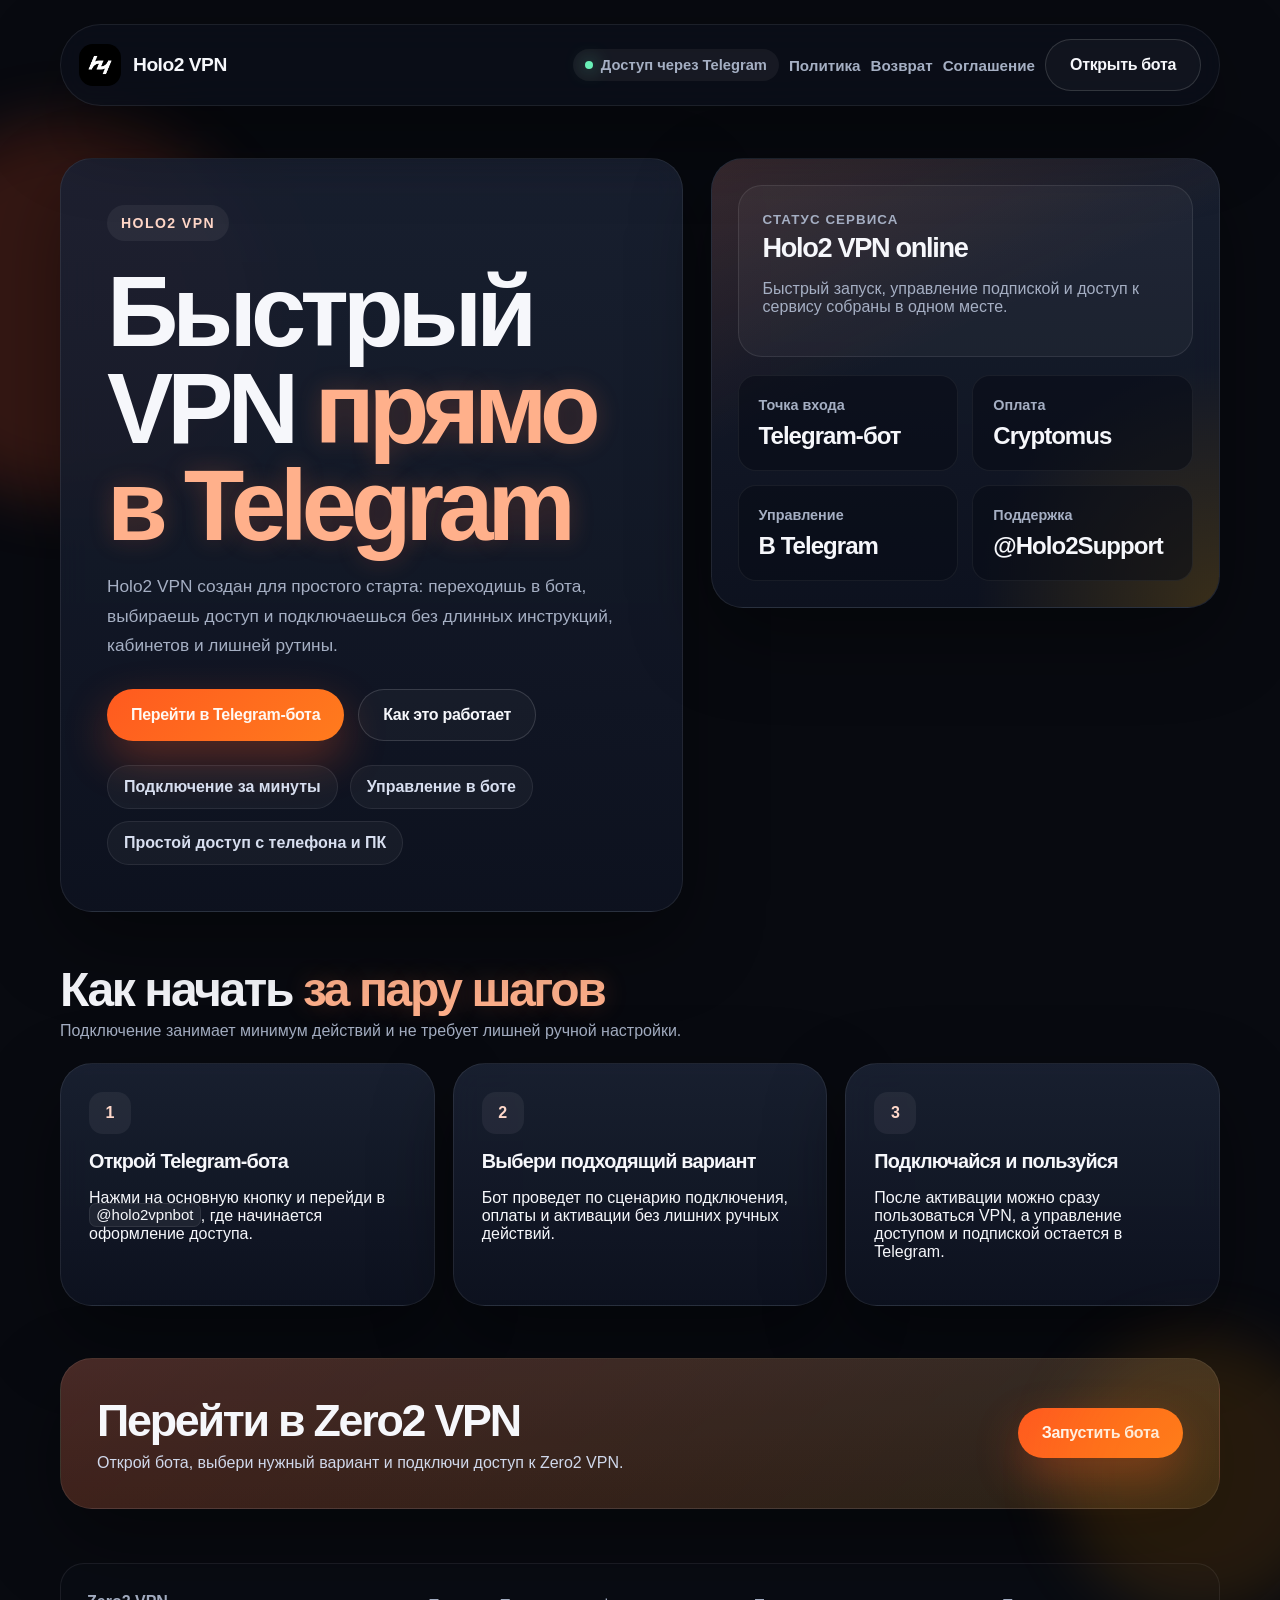
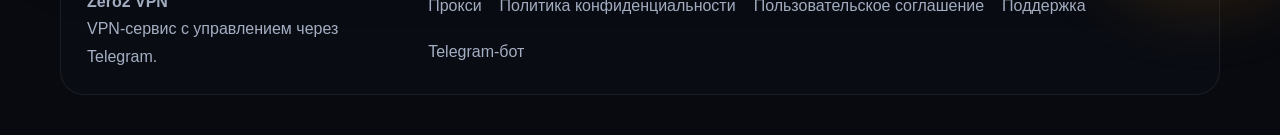
==== commit 35c4066f: "гзвфеу" ====
--- a/index.html
+++ b/index.html
@@ -26,6 +26,7 @@
             <div class="desktop-nav">
               <span class="brand-badge"><span class="brand-dot"></span> Доступ через Telegram</span>
               <a class="nav-link" href="privacy.html" data-local-href="privacy.html">Политика</a>
+              <a class="nav-link" href="refund-policy.html" data-local-href="refund-policy.html">Возврат</a>
               <a class="nav-link" href="terms.html" data-local-href="terms.html">Соглашение</a>
               <a class="button-secondary" href="https://t.me/holo2vpnbot" target="_blank" rel="noreferrer">
                 Открыть бота
@@ -39,6 +40,7 @@
                 <a class="menu-link" href="index.htm" data-local-href="index.html">Главная</a>
                 <a class="menu-link" href="proxy.html" data-local-href="proxy.html">Прокси для Telegram</a>
                 <a class="menu-link" href="privacy.html" data-local-href="privacy.html">Политика конфиденциальности</a>
+                <a class="menu-link" href="refund-policy.html" data-local-href="refund-policy.html">Политика возврата</a>
                 <a class="menu-link" href="terms.html" data-local-href="terms.html">Пользовательское соглашение</a>
                 <a class="button-secondary" href="https://t.me/holo2vpnbot" target="_blank" rel="noreferrer">
                   Открыть бота
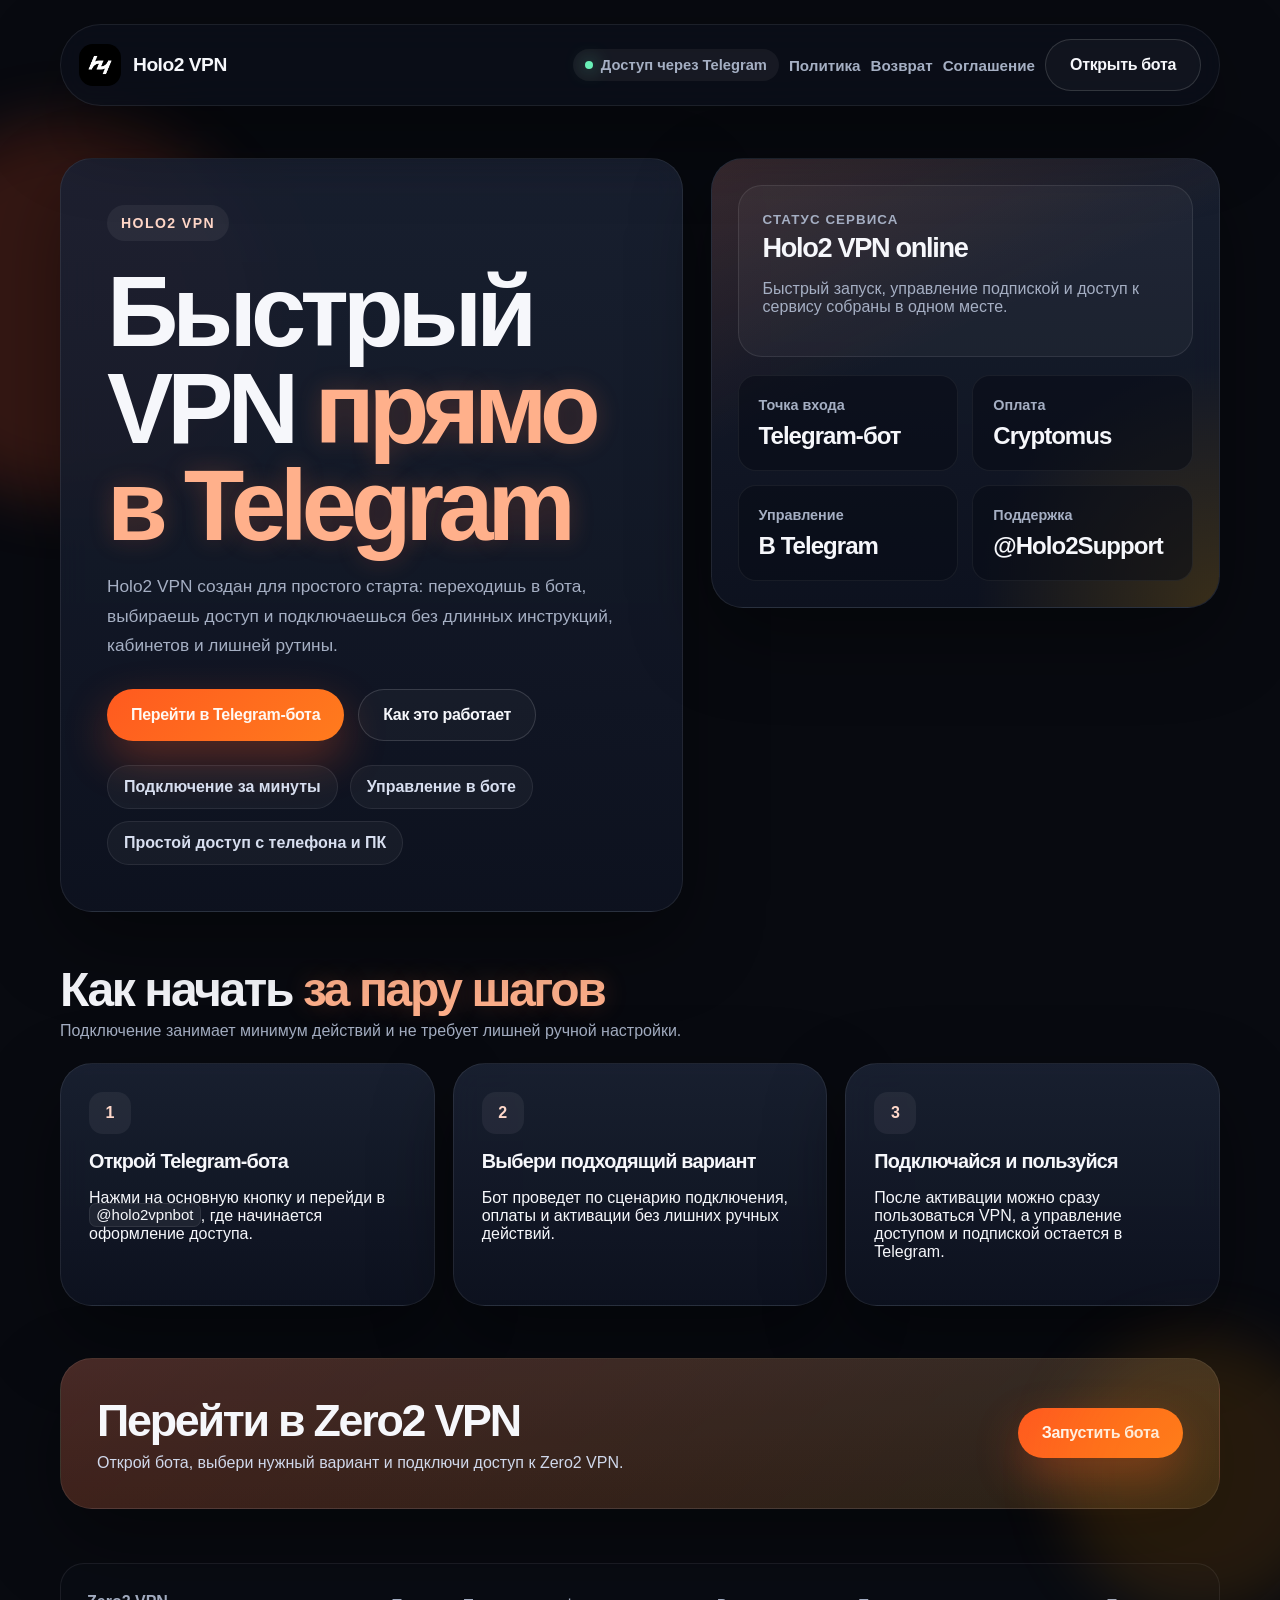
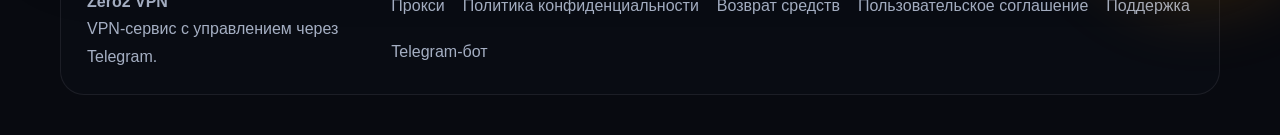
==== commit 59585665: "update" ====
--- a/index.html
+++ b/index.html
@@ -179,6 +179,7 @@
             <nav class="footer-links" aria-label="Ссылки в подвале">
               <a href="proxy.html" data-local-href="proxy.html">Прокси</a>
               <a href="privacy.html" data-local-href="privacy.html">Политика конфиденциальности</a>
+              <a href="refund-policy.html" data-local-href="refund-policy.html">Возврат средств</a>
               <a href="terms.html" data-local-href="terms.html">Пользовательское соглашение</a>
               <a href="https://t.me/Holo2Support" target="_blank" rel="noreferrer">Поддержка</a>
               <a href="https://t.me/holo2vpnbot" target="_blank" rel="noreferrer">Telegram-бот</a>
